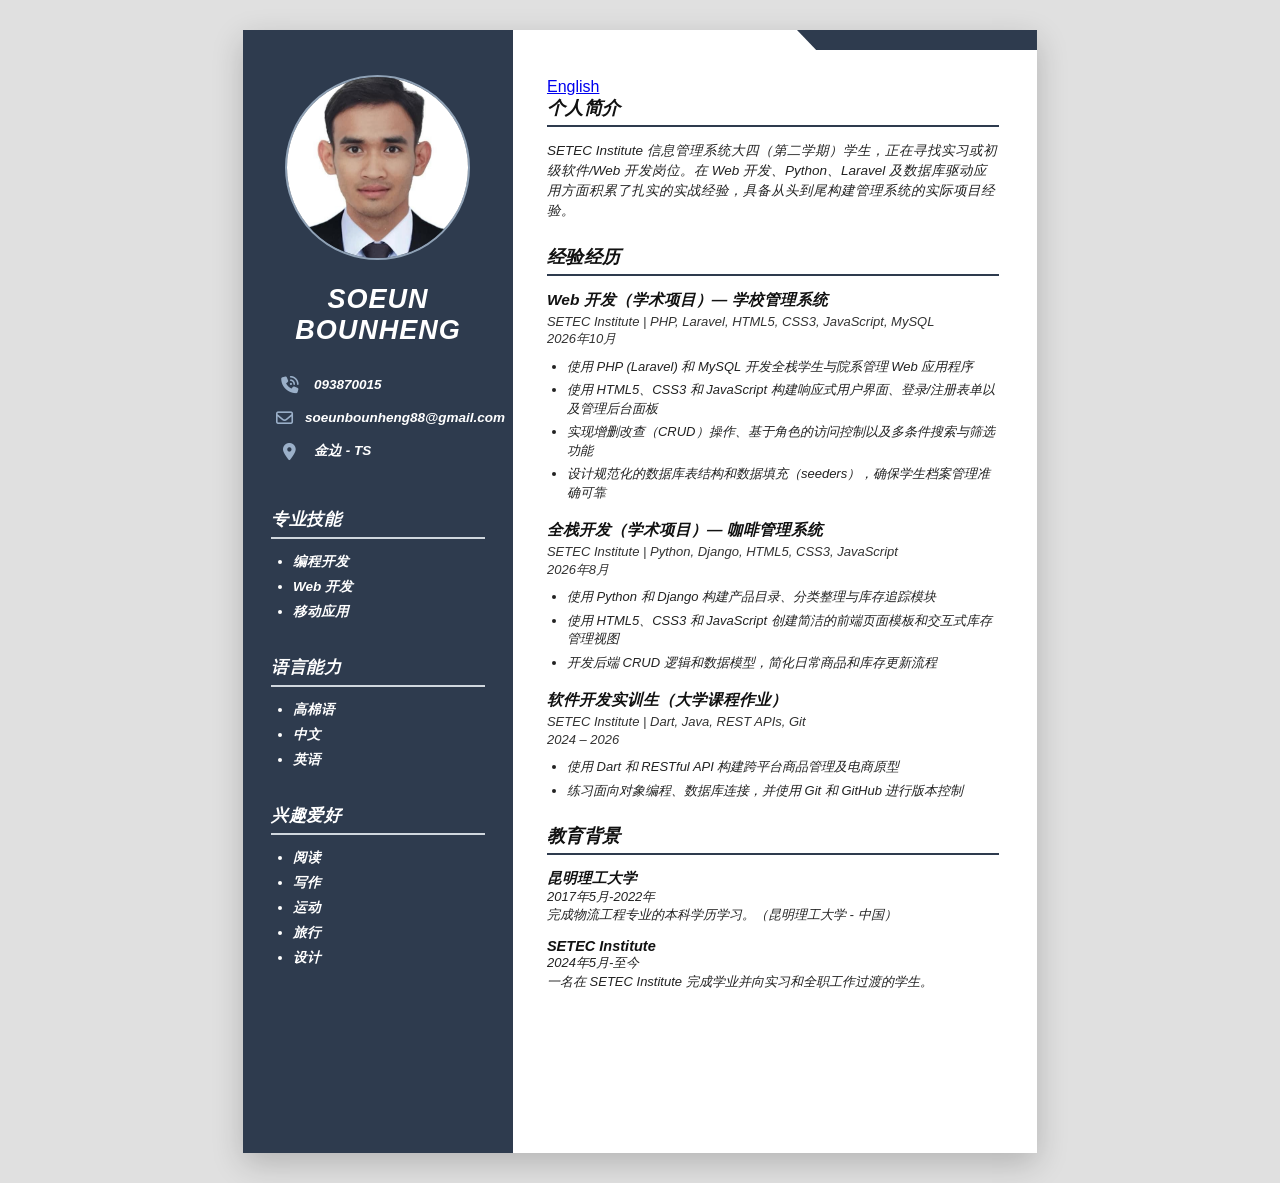
==== Heng_CV/c_index.html @ a57f59b0 "Add files via upload" ====
<!doctype html>
<html lang="zh-CN">
  <head>
    <meta charset="UTF-8" />
    <meta name="viewport" content="width=device-width, initial-scale=1.0" />
    <title>个人简历 - Soeun Bounheng</title>
    <link
      rel="stylesheet"
      href="https://cdnjs.cloudflare.com/ajax/libs/font-awesome/6.5.0/css/all.min.css"
    />
    <link
      href="https://fonts.googleapis.com/css2?family=Noto+Sans+SC:wght@400;700&display=swap"
      rel="stylesheet"
    />
    <link rel="stylesheet" href="style.css" />
  </head>
  <body class="zh-page">
    <div class="cv-container">
      <aside class="sidebar">
        <div class="profile-pic-wrapper">
          <img
            src="./image/IMG_Profile.JPG"
            alt="个人头像"
            class="profile-pic"
          />
        </div>

        <h1 class="name">SOEUN BOUNHENG</h1>

        <ul class="contact-list">
          <li>
            <i class="fa-solid fa-phone-volume"></i>
            <span>093870015</span>
          </li>
          <li>
            <i class="fa-regular fa-envelope"></i>
            <span>soeunbounheng88@gmail.com</span>
          </li>
          <li>
            <i class="fa-solid fa-location-dot"></i>
            <span>金边 - TS</span>
          </li>
        </ul>

        <div class="sidebar-section">
          <h2 class="sidebar-title">专业技能</h2>
          <ul class="sidebar-list">
            <li>编程开发</li>
            <li>Web 开发</li>
            <li>移动应用</li>
          </ul>
        </div>

        <div class="sidebar-section">
          <h2 class="sidebar-title">语言能力</h2>
          <ul class="sidebar-list">
            <li>高棉语</li>
            <li>中文</li>
            <li>英语</li>
          </ul>
        </div>

        <div class="sidebar-section">
          <h2 class="sidebar-title">兴趣爱好</h2>
          <ul class="sidebar-list">
            <li>阅读</li>
            <li>写作</li>
            <li>运动</li>
            <li>旅行</li>
            <li>设计</li>
          </ul>
        </div>
      </aside>

      <main class="main-content">
        <div class="top-right-decor"></div>
        <a href="e_index.html" class="lang-corner-link">English</a>

        <section class="content-section">
          <h2 class="section-title">个人简介</h2>
          <p class="summary-text">
            SETEC Institute 信息管理系统大四（第二学期）学生，正在寻找实习或初级软件/Web 开发岗位。在 Web 开发、Python、Laravel 及数据库驱动应用方面积累了扎实的实战经验，具备从头到尾构建管理系统的实际项目经验。
          </p>
        </section>

        <section class="content-section">
          <h2 class="section-title">经验经历</h2>

          <div class="job-item">
            <h3 class="job-title">
              Web 开发（学术项目）— 学校管理系统</h3>
            <p class="job-company">SETEC Institute | PHP, Laravel, HTML5, CSS3, JavaScript, MySQL</p>
            <p class="job-date">2026年10月</p>
            <ul class="job-duties">
              <li>
                使用 PHP (Laravel) 和 MySQL 开发全栈学生与院系管理 Web 应用程序
              </li>
              <li>
                使用 HTML5、CSS3 和 JavaScript 构建响应式用户界面、登录/注册表单以及管理后台面板
              </li>
              <li>
                实现增删改查（CRUD）操作、基于角色的访问控制以及多条件搜索与筛选功能
              </li>
              <li>
                设计规范化的数据库表结构和数据填充（seeders），确保学生档案管理准确可靠
              </li>
            </ul>
          </div>

          <div class="job-item">
            <h3 class="job-title">全栈开发（学术项目）— 咖啡管理系统</h3>
            <p class="job-company">SETEC Institute | Python, Django, HTML5, CSS3, JavaScript</p>
            <p class="job-date">2026年8月</p>
            <ul class="job-duties">
              <li>
                使用 Python 和 Django 构建产品目录、分类整理与库存追踪模块
              </li>
              <li>
                使用 HTML5、CSS3 和 JavaScript 创建简洁的前端页面模板和交互式库存管理视图
              </li>
              <li>
                开发后端 CRUD 逻辑和数据模型，简化日常商品和库存更新流程
              </li>
            </ul>
          </div>
          <div class="job-item">
            <h3 class="job-title">软件开发实训生（大学课程作业）</h3>
            <p class="job-company">SETEC Institute | Dart, Java, REST APIs, Git</p>
            <p class="job-date">2024 – 2026</p>
            <ul class="job-duties">
              <li>
                使用 Dart 和 RESTful API 构建跨平台商品管理及电商原型
              </li>
              <li>
                练习面向对象编程、数据库连接，并使用 Git 和 GitHub 进行版本控制
            </ul>
          </div>
        </section>

        <section class="content-section">
          <h2 class="section-title">教育背景</h2>

          <div class="edu-item">
            <h3 class="edu-school">昆明理工大学</h3>
            <p class="edu-date">2017年5月-2022年</p>
            <p class="edu-degree"> 完成物流工程专业的本科学历学习。（昆明理工大学 - 中国）</p>
          </div>
          <div class="edu-item">
            <h3 class="edu-school">SETEC Institute</h3>
            <p class="edu-date">2024年5月-至今</p>
            <p class="edu-degree">
              一名在 SETEC Institute 完成学业并向实习和全职工作过渡的学生。
            </p>
          </div>
        </section>
      </main>
    </div>
  </body>
</html>
---- Heng_CV/style.css ----
* {
  box-sizing: border-box;
  margin: 0;
  padding: 0;
}

body {
  background-color: #e0e0e0;
  font-family: "Carlito", "Calibri", Arial, sans-serif;
  display: flex;
  justify-content: center;
  padding: 30px 15px;
  color: #222;
}

.cv-container {
  width: 794px;
  min-height: 1123px;
  background-color: #ffffff;
  display: flex;
  box-shadow: 0 10px 30px rgba(0, 0, 0, 0.2);
  position: relative;
  overflow: hidden;
}

.sidebar {
  width: 34%;
  background-color: #2e3b4e;
  color: #ffffff;
  padding: 45px 28px;
  display: flex;
  flex-direction: column;
}

.profile-pic-wrapper {
  width: 185px;
  height: 185px;
  margin: 0 auto 24px auto;
  border-radius: 50%;
  border: 2px solid #8fa1b5;
  overflow: hidden;
  background-color: #b8d0d8;
}

.profile-pic {
  width: 100%;
  height: 110%;
  object-fit: cover;
}

.name {
  text-align: center;
  font-size: 27px;
  font-weight: 700;
  font-style: italic;
  letter-spacing: 1px;
  margin-bottom: 30px;
}

.contact-list {
  list-style: none;
  margin-bottom: 32px;
  padding-left: 5px;
}

.contact-list li {
  display: flex;
  align-items: center;
  margin-bottom: 16px;
  font-size: 13.5px;
  font-style: italic;
  font-weight: 700;
}

.contact-list i {
  width: 26px;
  font-size: 17px;
  color: #9bb0c9;
  margin-right: 12px;
  text-align: center;
}

.sidebar-section {
  margin-bottom: 28px;
}

.sidebar-title {
  font-size: 17px;
  font-weight: 700;
  font-style: italic;
  letter-spacing: 0.5px;
  padding-bottom: 6px;
  border-bottom: 2px solid #d0d7de;
  margin-bottom: 14px;
}

.sidebar-list {
  list-style-type: disc;
  padding-left: 22px;
}

.sidebar-list li {
  font-size: 13.5px;
  font-style: italic;
  font-weight: 700;
  margin-bottom: 7px;
}

.main-content {
  width: 66%;
  padding: 48px 38px 40px 34px;
  position: relative;
}

.top-right-decor {
  position: absolute;
  top: 0;
  right: 0;
  width: 240px;
  height: 20px;
  background-color: #2e3b4e;
  clip-path: polygon(0 0, 100% 0, 100% 100%, 8% 100%);
}

.top-right-decor::after {
  content: "";
  position: absolute;
  top: 20px;
  right: 0;
  width: 14px;
  height: 200px;
  background-color: #2e3b4e;
}

.content-section {
  margin-bottom: 24px;
}

.section-title {
  font-size: 18px;
  font-weight: 700;
  font-style: italic;
  color: #111;
  padding-bottom: 5px;
  border-bottom: 2px solid #2e3b4e;
  margin-bottom: 14px;
  letter-spacing: 0.5px;
}

.summary-text {
  font-size: 13.5px;
  font-style: italic;
  line-height: 1.48;
  color: #222;
}

.job-item {
  margin-bottom: 18px;
}

.job-title {
  font-size: 15.5px;
  font-weight: 700;
  font-style: italic;
  color: #111;
  margin-bottom: 2px;
}

.job-company,
.job-date {
  font-size: 13px;
  font-style: italic;
  color: #333;
  line-height: 1.35;
}

.job-date {
  margin-bottom: 10px;
}

.job-duties {
  list-style-type: disc;
  padding-left: 20px;
}

.job-duties li {
  font-size: 13px;
  font-style: italic;
  line-height: 1.42;
  margin-bottom: 5px;
  color: #222;
}

.edu-item {
  margin-bottom: 14px;
}

.edu-school {
  font-size: 14.5px;
  font-weight: 700;
  font-style: italic;
  color: #111;
}

.edu-date,
.edu-degree {
  font-size: 13px;
  font-style: italic;
  line-height: 1.4;
  color: #222;
}

@media print {
  body {
    background: none;
    padding: 0;
  }
  .cv-container {
    box-shadow: none;
    width: 100%;
    min-height: auto;
  }
}
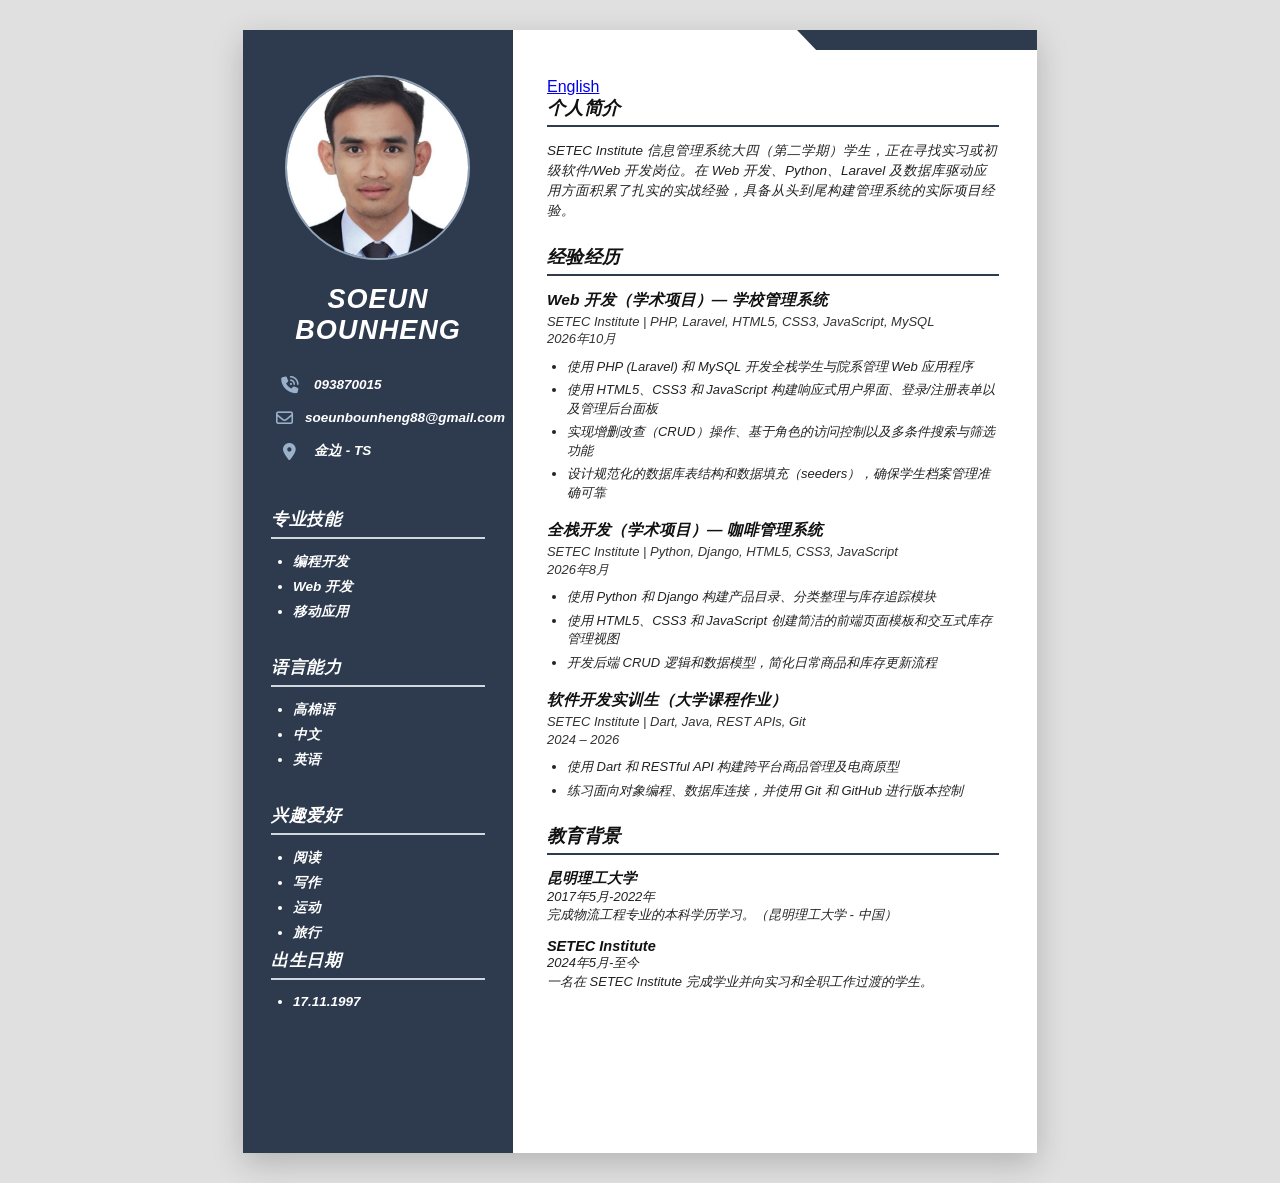
==== commit 51d2da59: "Update c_index.html" ====
--- a/Heng_CV/c_index.html
+++ b/Heng_CV/c_index.html
@@ -67,14 +67,16 @@
             <li>写作</li>
             <li>运动</li>
             <li>旅行</li>
-            <li>设计</li>
           </ul>
+          <h2 class="sidebar-title">出生日期</h2>
+          <ul class="sidebar-list">
+            <li>17.11.1997</li>
         </div>
       </aside>
 
       <main class="main-content">
         <div class="top-right-decor"></div>
-        <a href="e_index.html" class="lang-corner-link">English</a>
+        <a href="index.html" class="lang-corner-link">English</a>
 
         <section class="content-section">
           <h2 class="section-title">个人简介</h2>
@@ -156,4 +158,4 @@
       </main>
     </div>
   </body>
-</html>+</html>
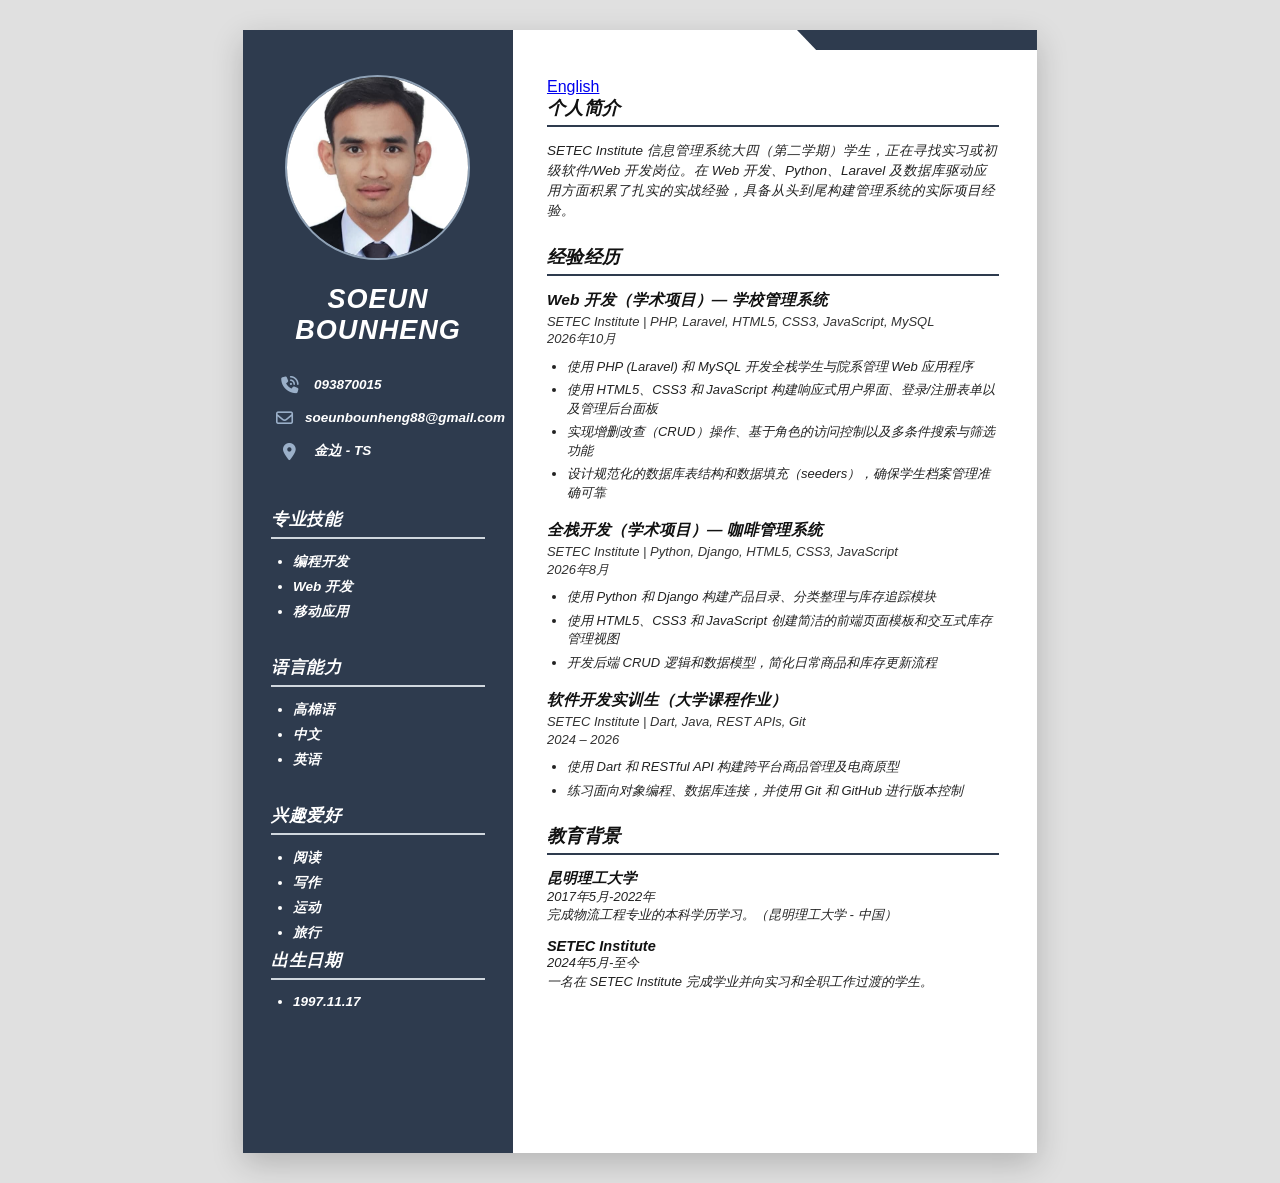
==== commit 61f16eff: "Update c_index.html" ====
--- a/Heng_CV/c_index.html
+++ b/Heng_CV/c_index.html
@@ -70,7 +70,7 @@
           </ul>
           <h2 class="sidebar-title">出生日期</h2>
           <ul class="sidebar-list">
-            <li>17.11.1997</li>
+            <li>1997.11.17</li>
         </div>
       </aside>
 
